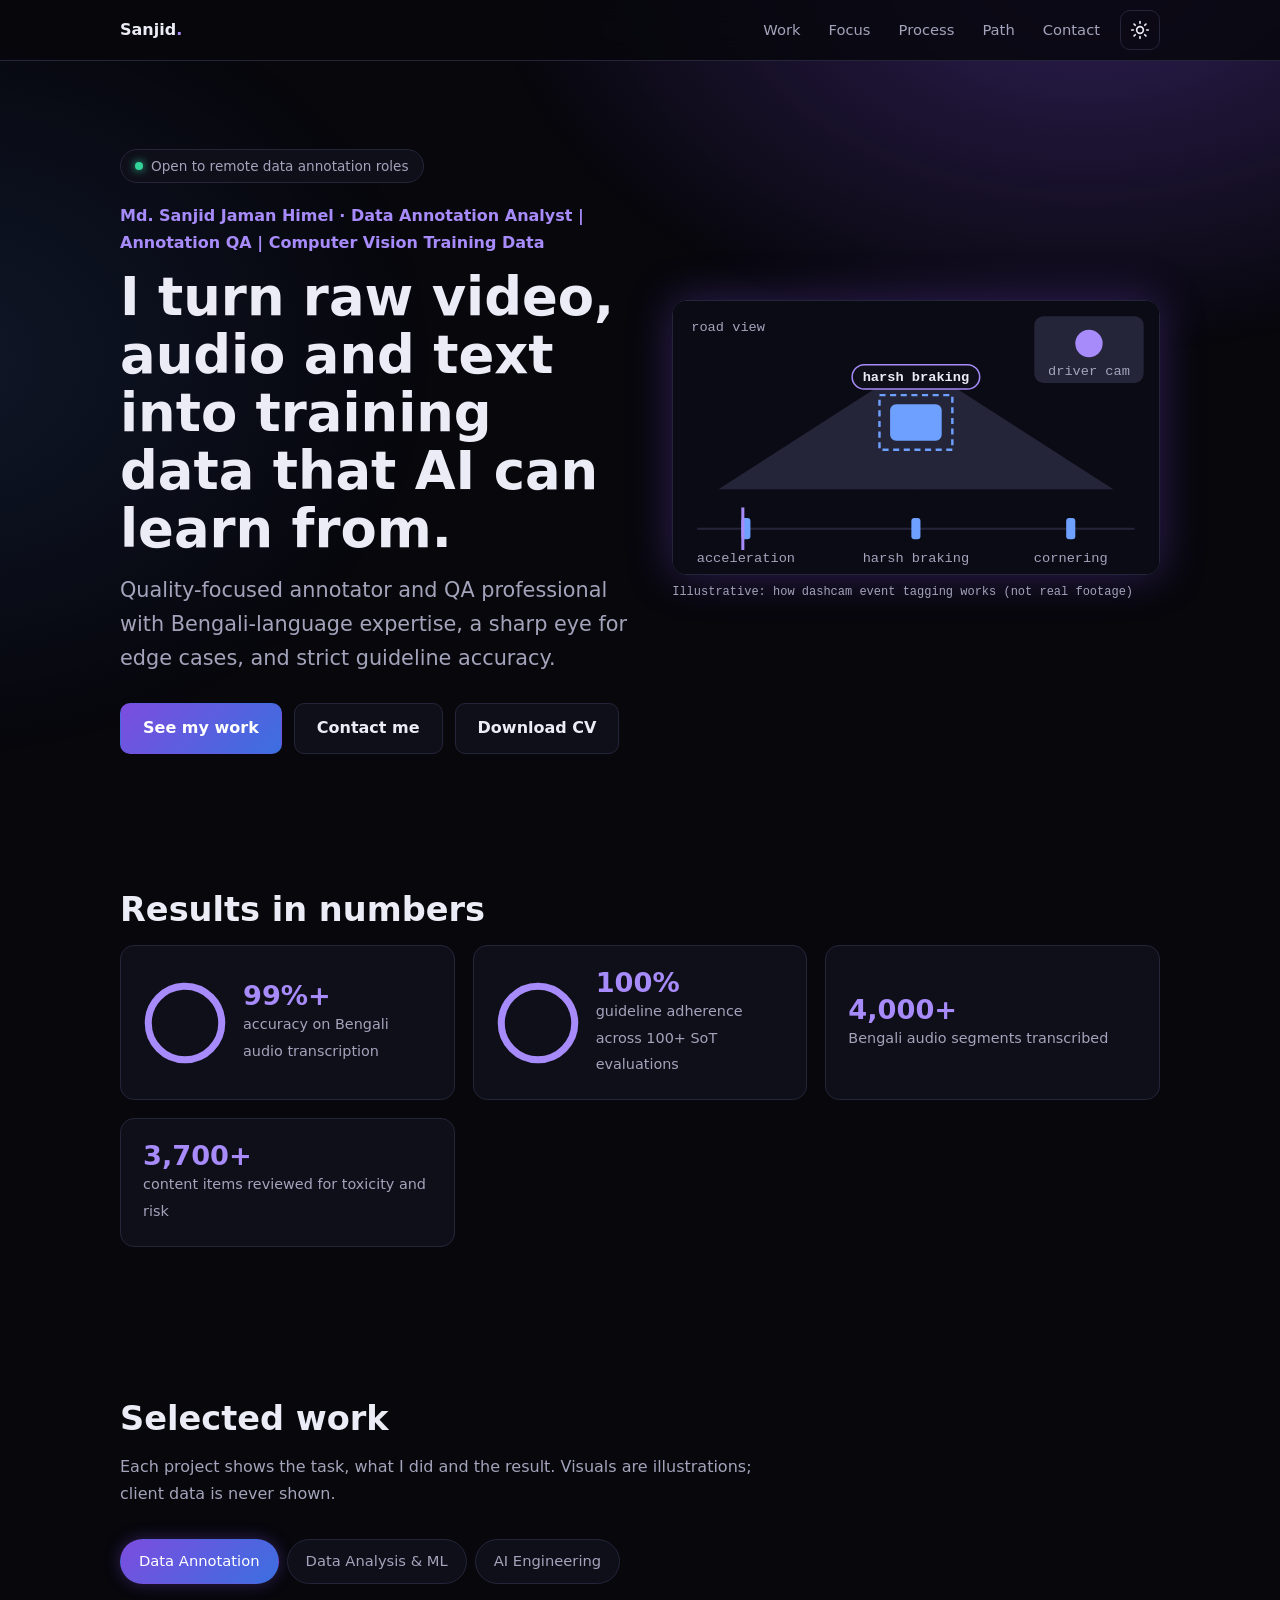
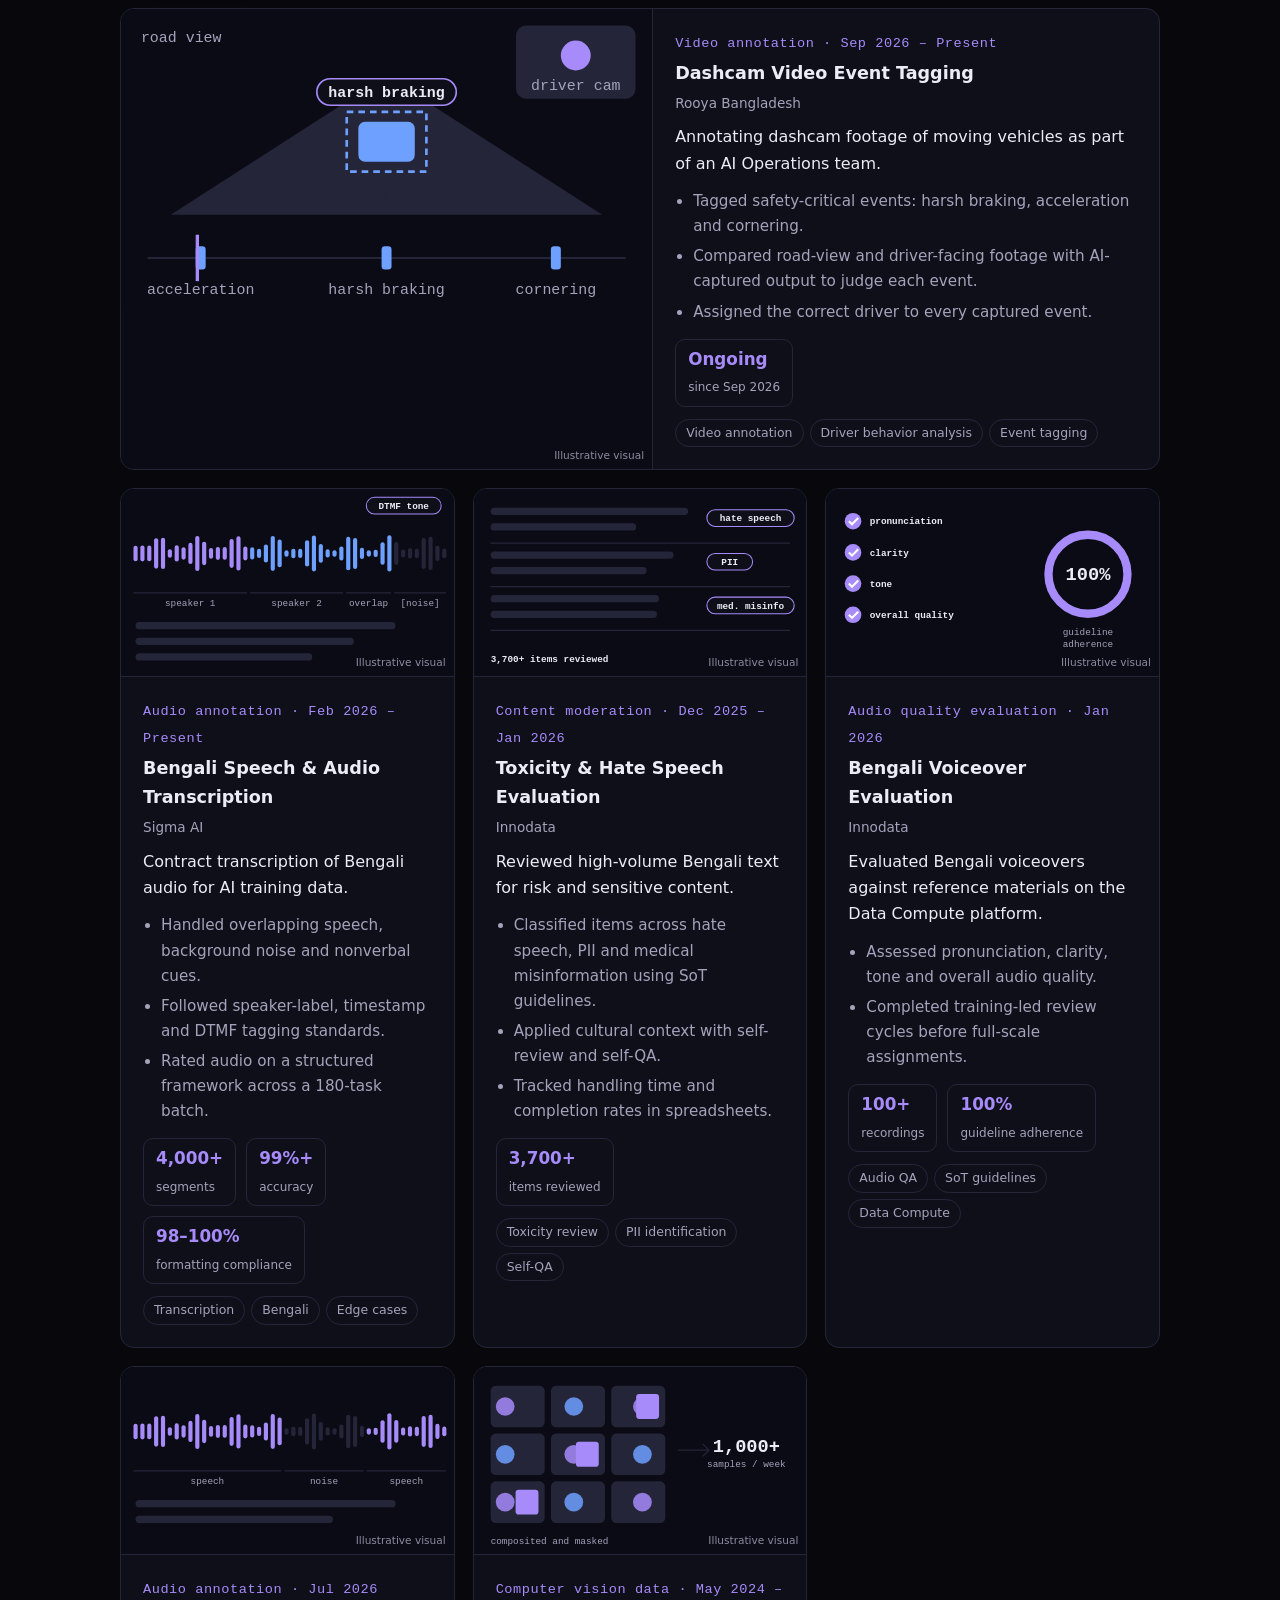
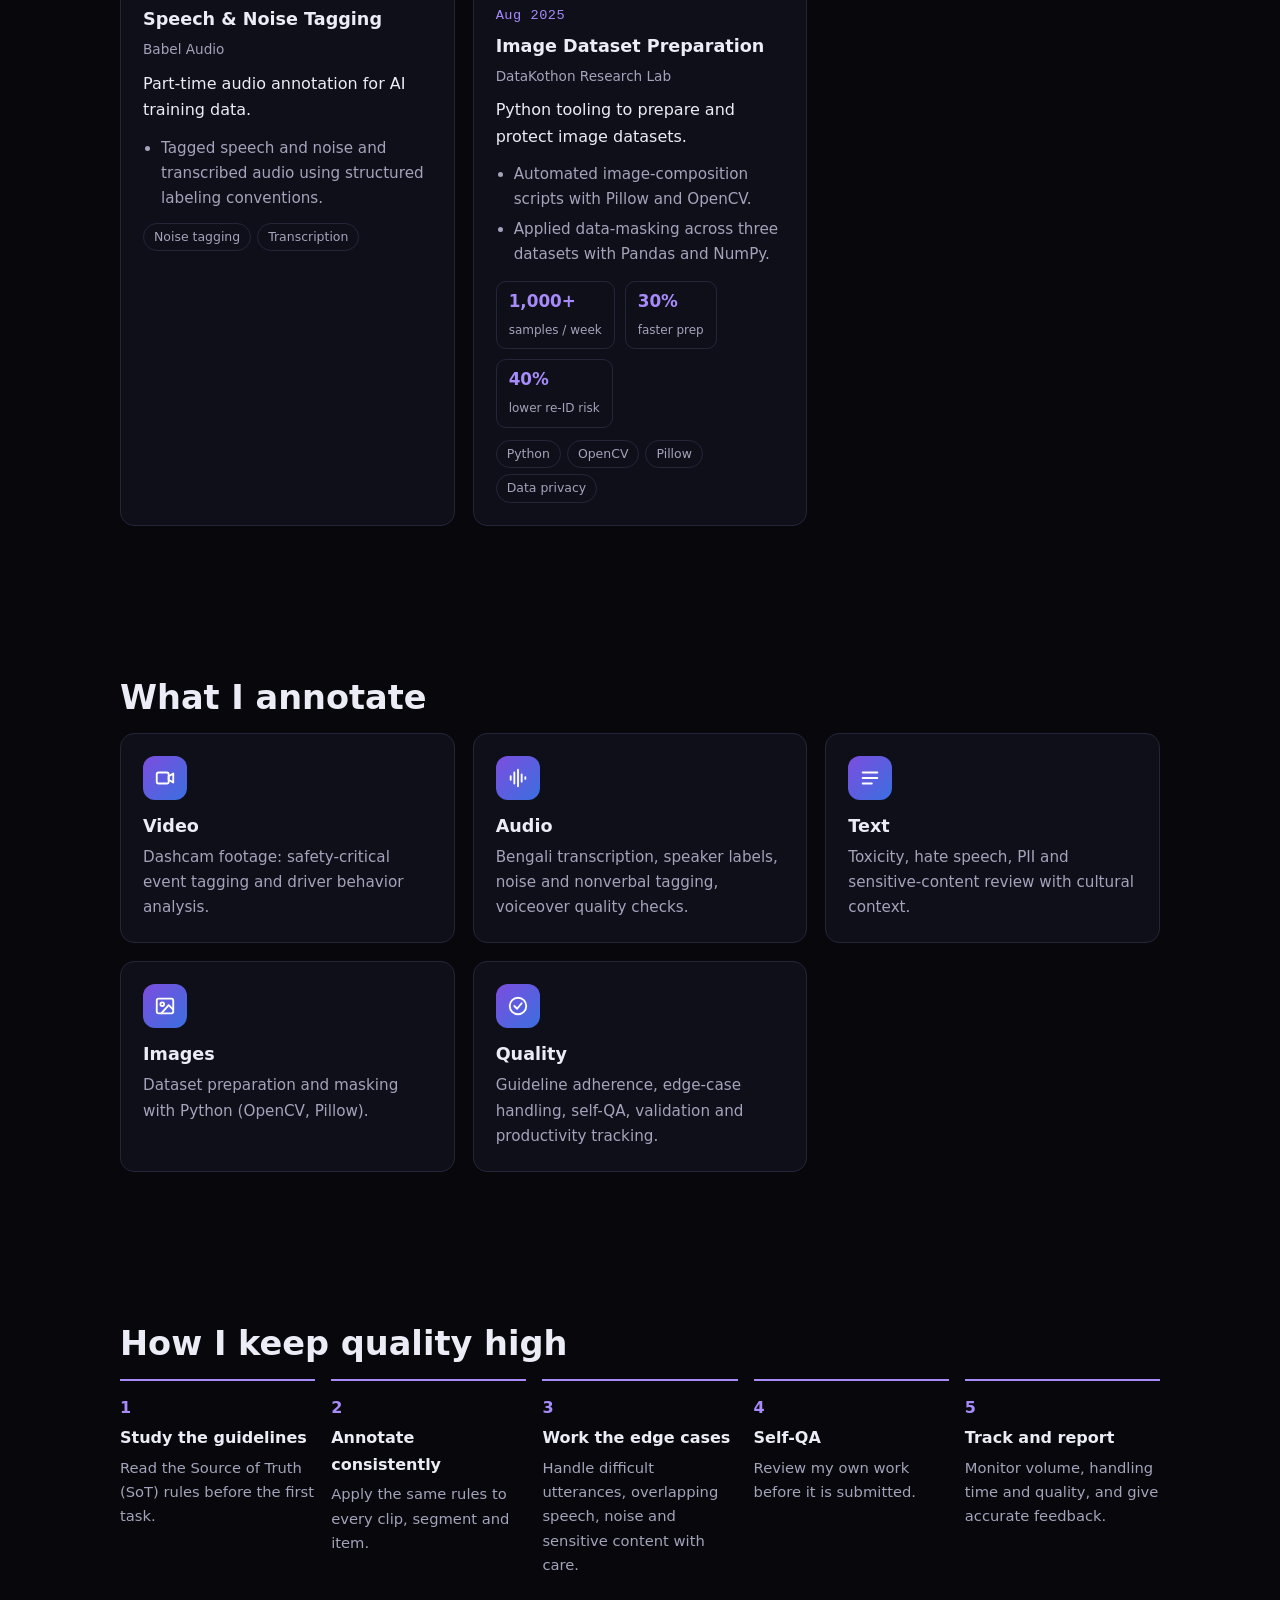
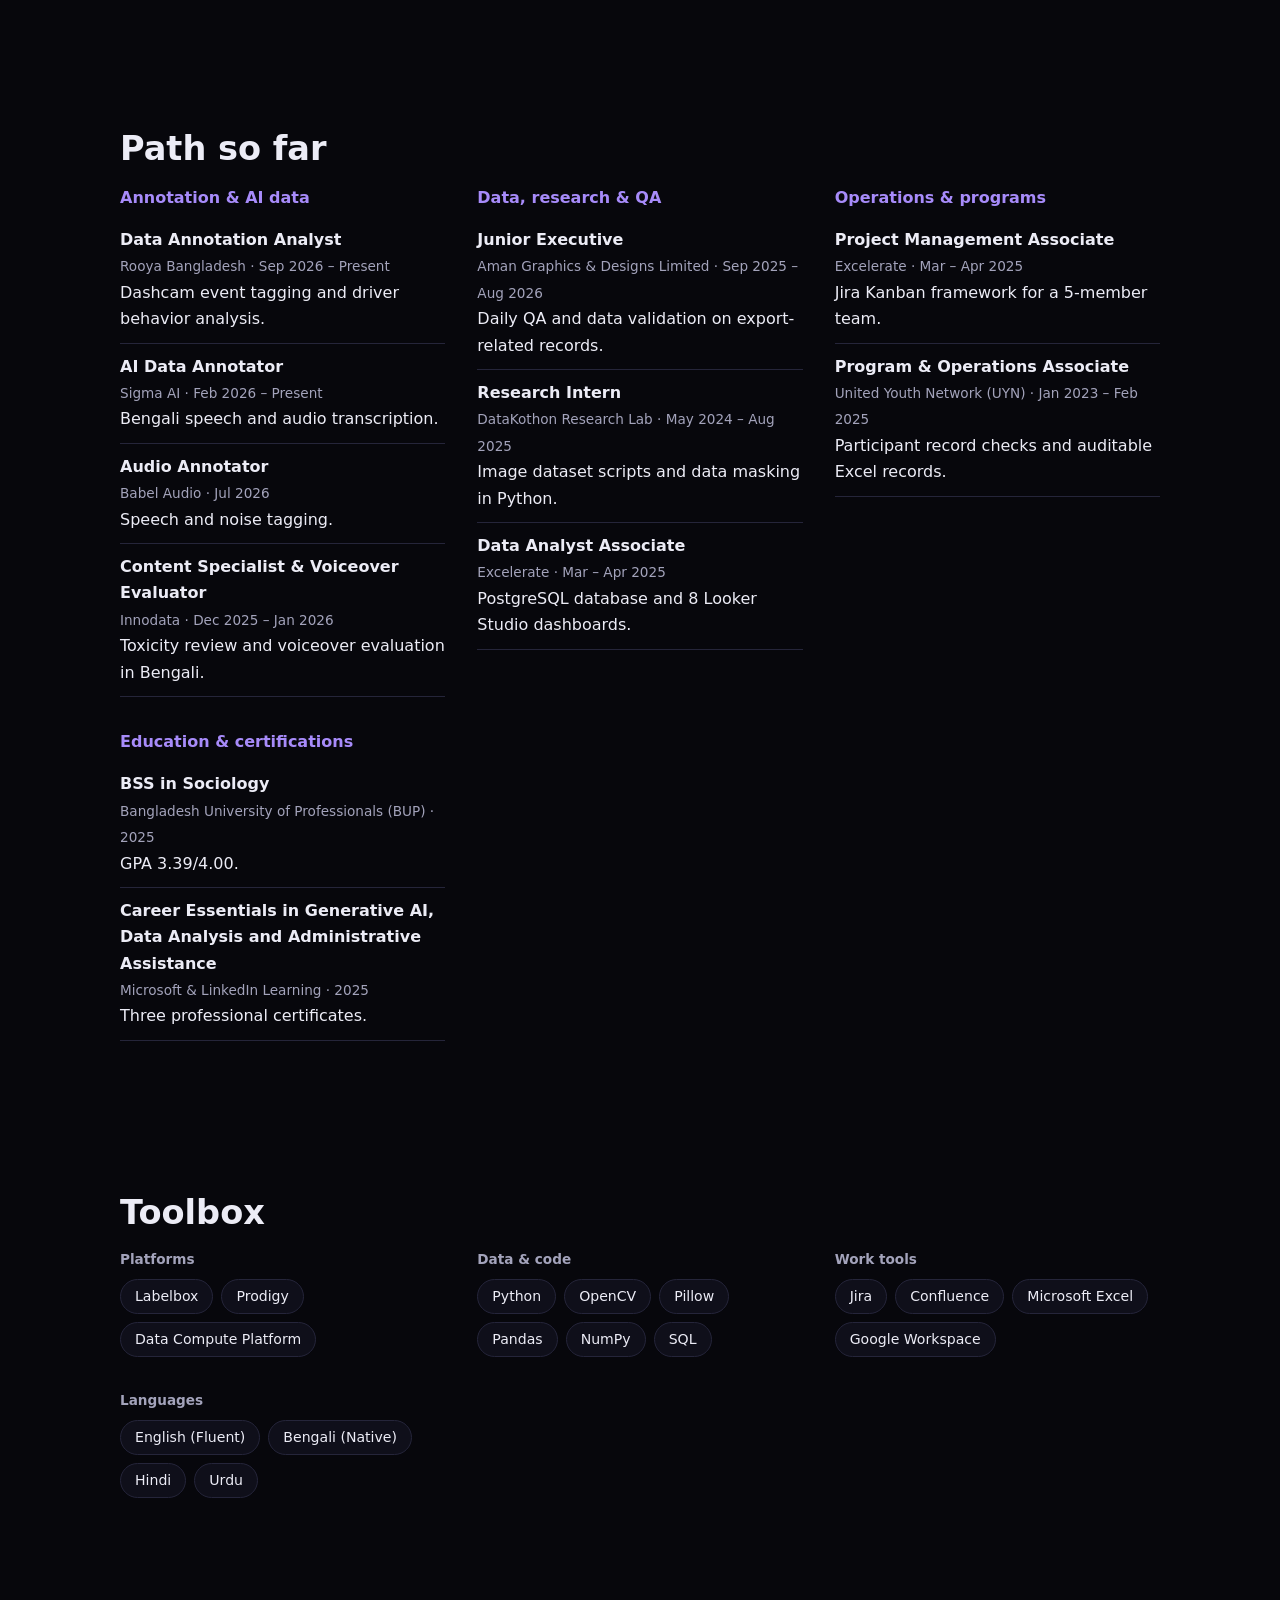
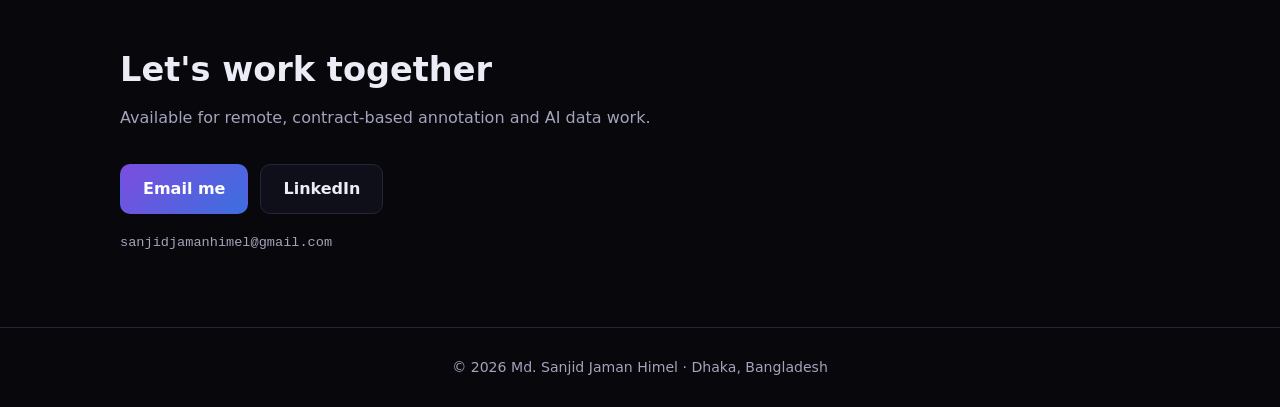
==== index.html @ b404f956 "Add files via upload" ====
<!DOCTYPE html>
<html lang="en" data-theme="dark">
<head>
<meta charset="utf-8">
<meta name="viewport" content="width=device-width, initial-scale=1">
<title>Md. Sanjid Jaman Himel | Data Annotation Analyst &amp; AI Training Data</title>
<meta name="description" content="Data Annotation Analyst and annotation QA professional: video, audio and text annotation for AI training data, with Bengali-language expertise. Open to remote contract work.">
<meta property="og:type" content="website">
<meta property="og:title" content="Md. Sanjid Jaman Himel | Data Annotation Analyst">
<meta property="og:description" content="Video, audio and text annotation, annotation QA and computer vision training data. Open to remote contract work.">
<meta name="theme-color" content="#07070c">
<link rel="icon" href="data:image/svg+xml,%3Csvg xmlns='http://www.w3.org/2000/svg' viewBox='0 0 32 32'%3E%3Crect width='32' height='32' rx='8' fill='%238b5cf6'/%3E%3Ctext x='16' y='23' font-size='19' text-anchor='middle' fill='white' font-family='sans-serif'%3ES%3C/text%3E%3C/svg%3E">
<link rel="stylesheet" href="css/style.css">
</head>
<body>
<a class="skip" href="#main">Skip to content</a>
<header class="nav" id="nav">
  <div class="wrap nav-in">
    <a class="logo" href="#hero" id="logo" aria-label="Back to top"></a>
    <nav id="menu" aria-label="Main"></nav>
    <button class="icon-btn" id="theme" type="button" aria-label="Switch to light mode">
      <svg viewBox="0 0 24 24" width="20" height="20" fill="none" stroke="currentColor" stroke-width="2" stroke-linecap="round" aria-hidden="true"><circle cx="12" cy="12" r="4"/><path d="M12 2v2M12 20v2M4.9 4.9l1.4 1.4M17.7 17.7l1.4 1.4M2 12h2M20 12h2M4.9 19.1l1.4-1.4M17.7 6.3l1.4-1.4"/></svg>
    </button>
    <button class="icon-btn menu-btn" id="burger" type="button" aria-label="Open menu" aria-expanded="false" aria-controls="menu">
      <svg viewBox="0 0 24 24" width="22" height="22" fill="none" stroke="currentColor" stroke-width="2" stroke-linecap="round" aria-hidden="true"><path d="M4 7h16M4 12h16M4 17h16"/></svg>
    </button>
  </div>
</header>
<main id="main">
  <section id="hero"></section>
  <section id="impact"></section>
  <section id="projects"></section>
  <section id="focus"></section>
  <section id="process"></section>
  <section id="path"></section>
  <section id="tools"></section>
  <section id="contact"></section>
  <noscript><p class="wrap">Please enable JavaScript to view this portfolio.</p></noscript>
</main>
<footer id="footer" class="foot"></footer>
<script src="js/content.js"></script>
<script src="js/main.js"></script>
</body>
</html>
---- css/style.css ----
:root{--bg:#07070c;--sf:#0f0f1a;--bd:#25253a;--tx:#ececf6;--mu:#a3a3bb;--a:#a78bfa;--a2:#6ea0ff;--btn:linear-gradient(135deg,#7c4ddf,#3b6fe0);--glow:rgba(124,77,223,.35);--r:14px}
:root[data-theme=light]{--bg:#f6f6fb;--sf:#fff;--bd:#dcdcea;--tx:#14141f;--mu:#555570;--a:#6d3fe0;--a2:#2557d6;--glow:rgba(109,63,224,.18)}
*{box-sizing:border-box;margin:0}
html{scroll-behavior:smooth;scroll-padding-top:72px}
body{font:16px/1.65 system-ui,-apple-system,"Segoe UI",Roboto,sans-serif;background:var(--bg);color:var(--tx);-webkit-font-smoothing:antialiased}
body::before{content:"";position:fixed;inset:0;z-index:-1;background:radial-gradient(600px 400px at 85% -5%,var(--glow),transparent),radial-gradient(500px 400px at -5% 40%,rgba(79,140,255,.12),transparent)}
a{color:var(--a);text-decoration:none}a:hover{text-decoration:underline}
:focus-visible{outline:2px solid var(--a2);outline-offset:3px;border-radius:6px}
.skip{position:absolute;left:-999px;top:8px;background:var(--sf);padding:8px 14px;border-radius:8px;z-index:99}.skip:focus{left:8px}
.wrap{max-width:1080px;margin:0 auto;padding:0 20px}
section{padding:72px 0}
section>.wrap>h2{font-size:clamp(1.6rem,4vw,2.1rem);margin-bottom:8px}
.sub{color:var(--mu);max-width:640px;margin-bottom:32px}
.mono{font-family:ui-monospace,SFMono-Regular,Menlo,Consolas,monospace}
.eyebrow{color:var(--a);font-size:.85rem;letter-spacing:.04em}
.nav{position:sticky;top:0;z-index:50;background:color-mix(in srgb,var(--bg) 82%,transparent);backdrop-filter:blur(12px);border-bottom:1px solid var(--bd)}
.nav-in{display:flex;align-items:center;gap:8px;height:60px}
.logo{font-weight:700;color:var(--tx);margin-right:auto}
.logo span{color:var(--a)}
nav{display:flex;gap:4px}
nav a{color:var(--mu);padding:8px 12px;border-radius:8px;font-size:.92rem}
nav a:hover{color:var(--tx);background:var(--sf);text-decoration:none}
.icon-btn{background:none;border:1px solid var(--bd);color:var(--tx);width:40px;height:40px;border-radius:10px;display:grid;place-items:center;cursor:pointer;transition:border-color .2s,box-shadow .2s}
.icon-btn:hover{border-color:var(--a);box-shadow:0 0 14px var(--glow)}
.menu-btn{display:none}
@media(max-width:820px){
 .menu-btn{display:grid}
 nav{display:none;position:absolute;top:60px;left:0;right:0;flex-direction:column;background:var(--bg);border-bottom:1px solid var(--bd);padding:10px 20px 16px}
 nav.open{display:flex}
}
#hero{padding:88px 0 56px}
#hero h1{font-size:clamp(2.2rem,7vw,4rem);line-height:1.1;margin:12px 0}
.role{font-size:clamp(1.05rem,2.5vw,1.3rem);color:var(--mu);max-width:720px}
.status{display:inline-flex;align-items:center;gap:8px;border:1px solid var(--bd);background:var(--sf);border-radius:99px;padding:5px 14px;font-size:.85rem;color:var(--mu)}
.status i{width:8px;height:8px;border-radius:50%;background:#34d399;box-shadow:0 0 8px #34d399}
.cta{display:flex;flex-wrap:wrap;gap:12px;margin:28px 0 40px}
.btn{display:inline-block;padding:11px 22px;border-radius:10px;font-weight:600;border:1px solid var(--bd);color:var(--tx);background:var(--sf);transition:box-shadow .25s,transform .25s}
.btn:hover{text-decoration:none;box-shadow:0 0 18px var(--glow);transform:translateY(-2px)}
.btn.pri{background:var(--btn);border-color:transparent;color:#fff}
.stats{display:grid;grid-template-columns:repeat(auto-fit,minmax(160px,1fr));gap:14px}
.stat{background:var(--sf);border:1px solid var(--bd);border-radius:var(--r);padding:16px}
.stat b{display:block;font-size:1.6rem;color:var(--a)}
.stat span{color:var(--mu);font-size:.88rem}
.grid{display:grid;grid-template-columns:repeat(auto-fit,minmax(290px,1fr));gap:18px}
.card{background:var(--sf);border:1px solid var(--bd);border-radius:var(--r);padding:22px;transition:border-color .25s,box-shadow .25s,transform .25s}
.card:hover{border-color:var(--a);box-shadow:0 0 22px var(--glow);transform:translateY(-3px)}
.card h3{font-size:1.1rem;margin:4px 0}
.meta{color:var(--mu);font-size:.85rem}
.card ul,.tl ul{padding-left:18px;margin:12px 0;color:var(--mu);font-size:.95rem}
.card li,.tl li{margin-bottom:5px}
.tags{display:flex;flex-wrap:wrap;gap:6px;margin-top:12px}
.tag{font-size:.78rem;padding:3px 10px;border-radius:99px;border:1px solid var(--bd);color:var(--mu)}
.tabs{display:flex;flex-wrap:wrap;gap:8px;margin-bottom:24px}
.tab{background:var(--sf);border:1px solid var(--bd);color:var(--mu);padding:9px 18px;border-radius:99px;cursor:pointer;font:inherit;font-size:.92rem;transition:all .2s}
.tab:hover{color:var(--tx)}
.tab[aria-selected=true]{background:var(--btn);color:#fff;border-color:transparent;box-shadow:0 0 16px var(--glow)}
.panel{animation:fade .4s ease}
.empty{border:1px dashed var(--bd);border-radius:var(--r);padding:32px;color:var(--mu);text-align:center}
@keyframes fade{from{opacity:0;transform:translateY(8px)}to{opacity:1;transform:none}}
.tl{border-left:2px solid var(--bd);padding-left:24px}
.tl-item{position:relative;margin-bottom:30px}
.tl-item::before{content:"";position:absolute;left:-31px;top:7px;width:12px;height:12px;border-radius:50%;background:var(--a);box-shadow:0 0 10px var(--glow)}
.tl-item h3{font-size:1.08rem}
.skill h3,.edu h3{font-size:1rem;margin-bottom:6px;color:var(--a)}
.skill p{color:var(--mu);font-size:.93rem}
.two{display:grid;grid-template-columns:repeat(auto-fit,minmax(300px,1fr));gap:32px}
.clist{list-style:none;padding:0}
.clist li{padding:10px 0;border-bottom:1px solid var(--bd)}
.about p{color:var(--mu);margin-bottom:14px;max-width:760px}
.foot{border-top:1px solid var(--bd);padding:28px 20px;text-align:center;color:var(--mu);font-size:.88rem}
.reveal{opacity:0;transform:translateY(18px);transition:opacity .6s,transform .6s}
.reveal.in{opacity:1;transform:none}
@media(prefers-reduced-motion:reduce){
 html{scroll-behavior:auto}
 *{animation:none!important;transition:none!important}
 .reveal{opacity:1;transform:none}
}
/* v2: portfolio layout + visuals */
:root{--vbg:#0b0b16}:root[data-theme=light]{--vbg:#ecebf7}
.hero-in{display:grid;gap:40px;align-items:center}
@media(min-width:900px){.hero-in{grid-template-columns:1.05fr 1fr}}
.who{font-weight:600;color:var(--a);margin-bottom:6px}
#hero h1{font-size:clamp(2rem,5.2vw,3.3rem)}
.cap{display:block;margin-top:8px;font-size:.75rem;color:var(--mu)}
.viz{background:var(--vbg);border-bottom:1px solid var(--bd);position:relative}
.viz svg{display:block;width:100%;height:auto}
.ill{position:absolute;right:8px;bottom:5px;font-size:.66rem;color:var(--mu);opacity:.85}
.hero-viz{border:1px solid var(--bd);border-radius:var(--r);overflow:hidden;box-shadow:0 0 44px var(--glow)}
.hero-viz .viz{border:0}
.pgrid{grid-template-columns:repeat(auto-fit,minmax(320px,1fr))}
.proj{padding:0;overflow:hidden;display:flex;flex-direction:column}
.proj .body{padding:20px 22px 22px}
.proj.feature{grid-column:1/-1}
@media(min-width:760px){.proj.feature{flex-direction:row}.proj.feature .viz{flex:1.15;border-bottom:0;border-right:1px solid var(--bd)}.proj.feature .body{flex:1}}
.mets{display:flex;flex-wrap:wrap;gap:10px;margin-top:14px}
.mets div{border:1px solid var(--bd);border-radius:10px;padding:6px 12px}
.mets b{display:block;color:var(--a);font-size:1.05rem}
.mets span{font-size:.75rem;color:var(--mu)}
.imp{display:flex;align-items:center;gap:16px}
.ring{width:84px;height:84px;flex:none}
.ring .t{fill:none;stroke:var(--bd);stroke-width:8}
.ring .f{fill:none;stroke:var(--a);stroke-width:8;stroke-linecap:round;stroke-dasharray:0 264;transition:stroke-dasharray 1.3s ease}
.in .ring .f{stroke-dasharray:var(--d) 264}
.ring text{fill:var(--tx);font:700 17px system-ui,sans-serif}
.imp b{display:block;font-size:1.7rem;color:var(--a);line-height:1.1}
.imp span{color:var(--mu);font-size:.9rem}
.ico{width:44px;height:44px;border-radius:12px;display:grid;place-items:center;background:var(--btn);color:#fff;margin-bottom:12px}
.focus p{color:var(--mu);font-size:.95rem}
.steps{display:grid;grid-template-columns:repeat(auto-fit,minmax(180px,1fr));gap:16px}
.step{border-top:2px solid var(--a);padding-top:14px}
.step i{font-style:normal;color:var(--a);font-weight:700}
.step h3{font-size:1rem;margin:4px 0}
.step p{color:var(--mu);font-size:.92rem}
.pg h3{font-size:1rem;color:var(--a);margin-bottom:6px}
.chips{display:flex;flex-wrap:wrap;gap:8px}
.chip{border:1px solid var(--bd);background:var(--sf);border-radius:99px;padding:5px 14px;font-size:.88rem}
.v-bg{fill:var(--vbg)}.v-ln{stroke:var(--bd);fill:none;stroke-width:1.2}.v-a{fill:var(--a)}.v-b{fill:var(--a2)}.v-m{fill:var(--bd)}
.v-box{fill:none;stroke:var(--a2);stroke-width:1.6;stroke-dasharray:4 3}
.v-t{fill:var(--mu);font:9px ui-monospace,Menlo,Consolas,monospace}
.v-tb{fill:var(--tx);font:600 9px ui-monospace,Menlo,Consolas,monospace}
.v-chip{fill:var(--sf);stroke:var(--a);stroke-width:1}
.sweep{animation:sweep 9s ease-in-out infinite alternate}
@keyframes sweep{from{transform:translateX(0)}to{transform:translateX(190px)}}
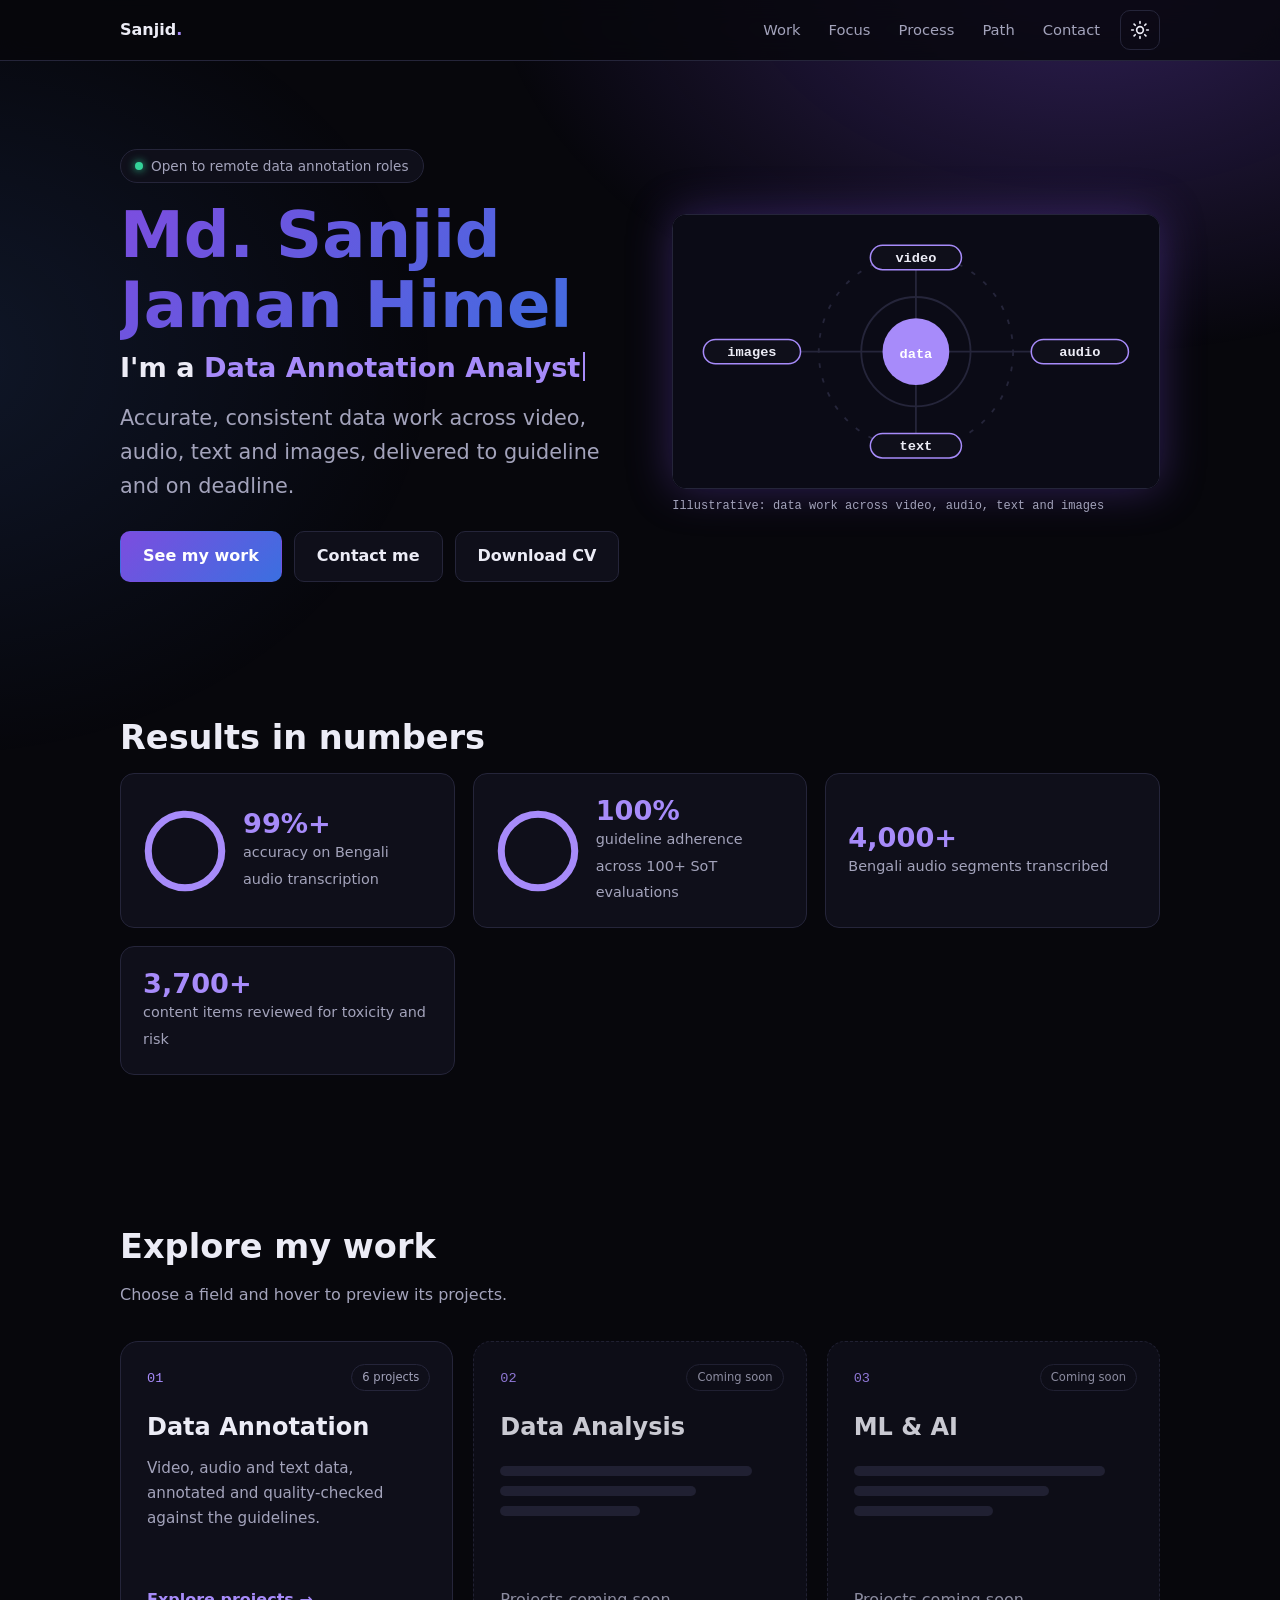
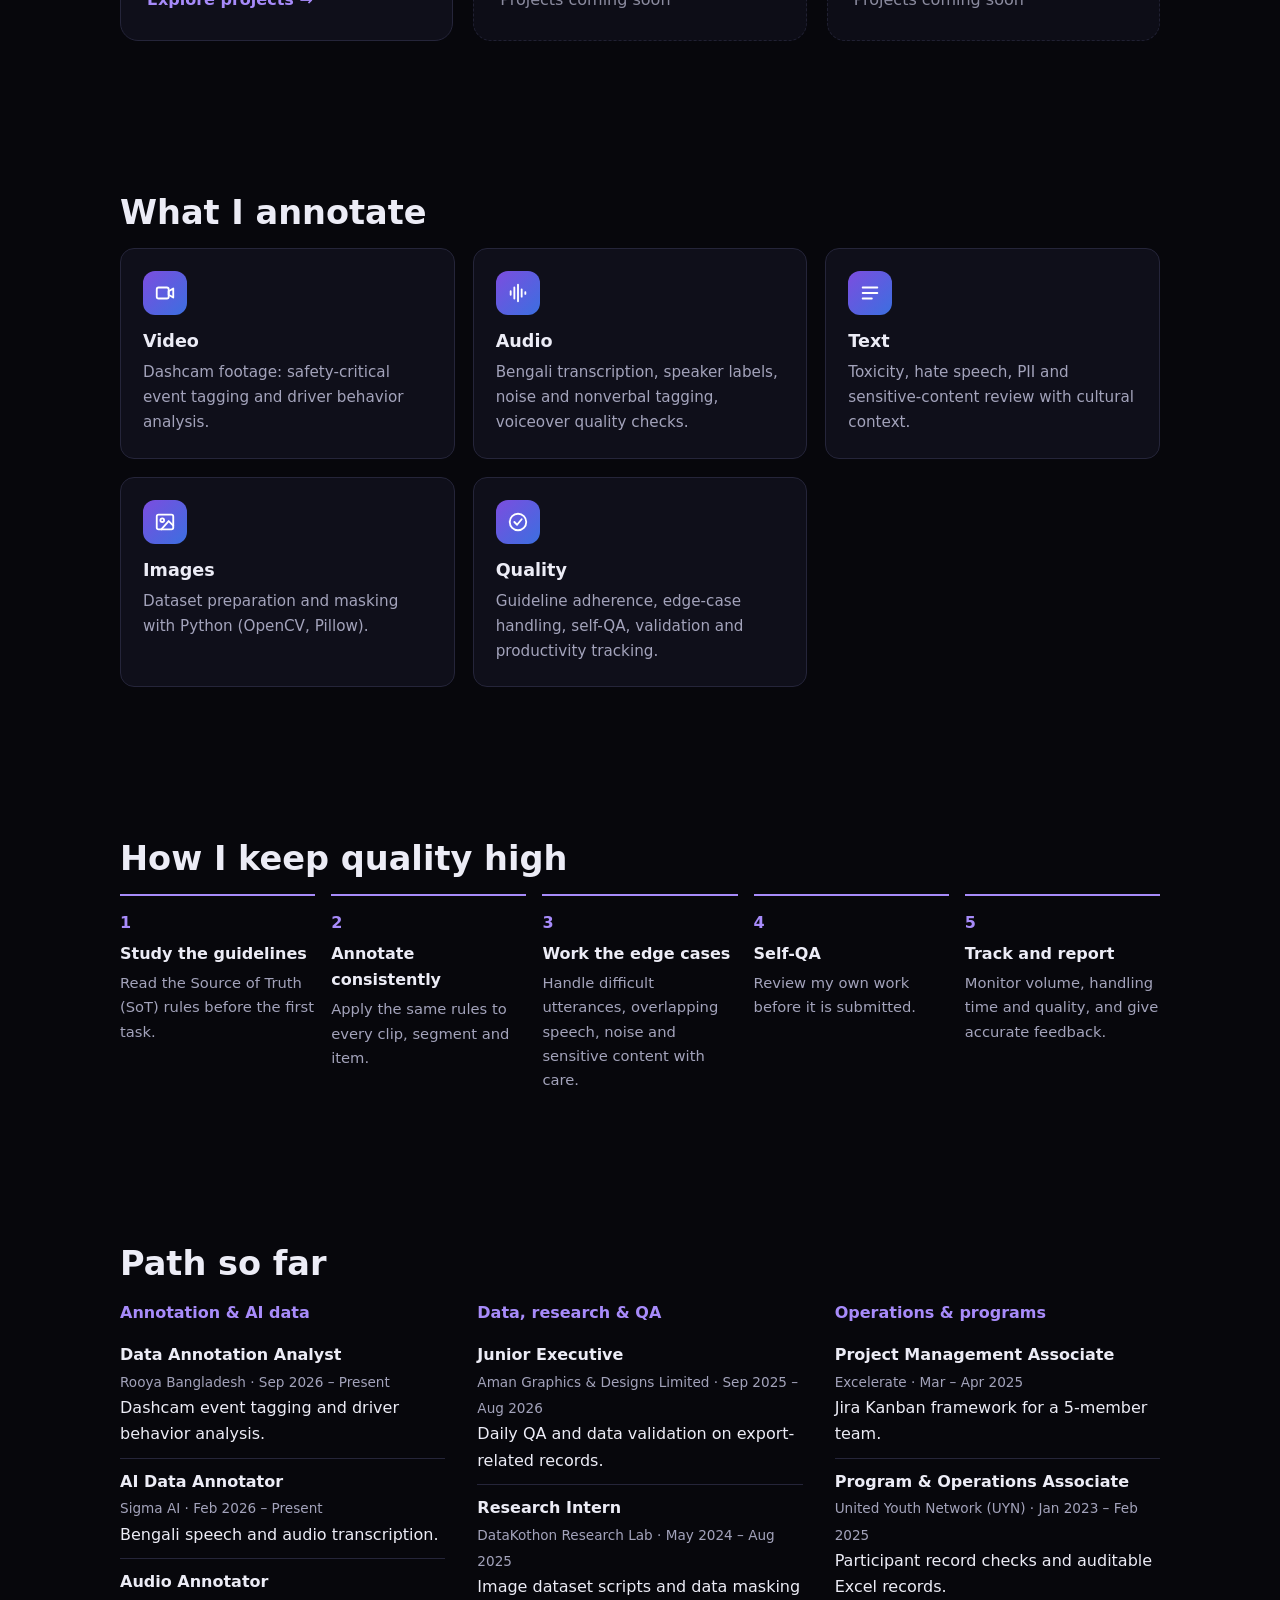
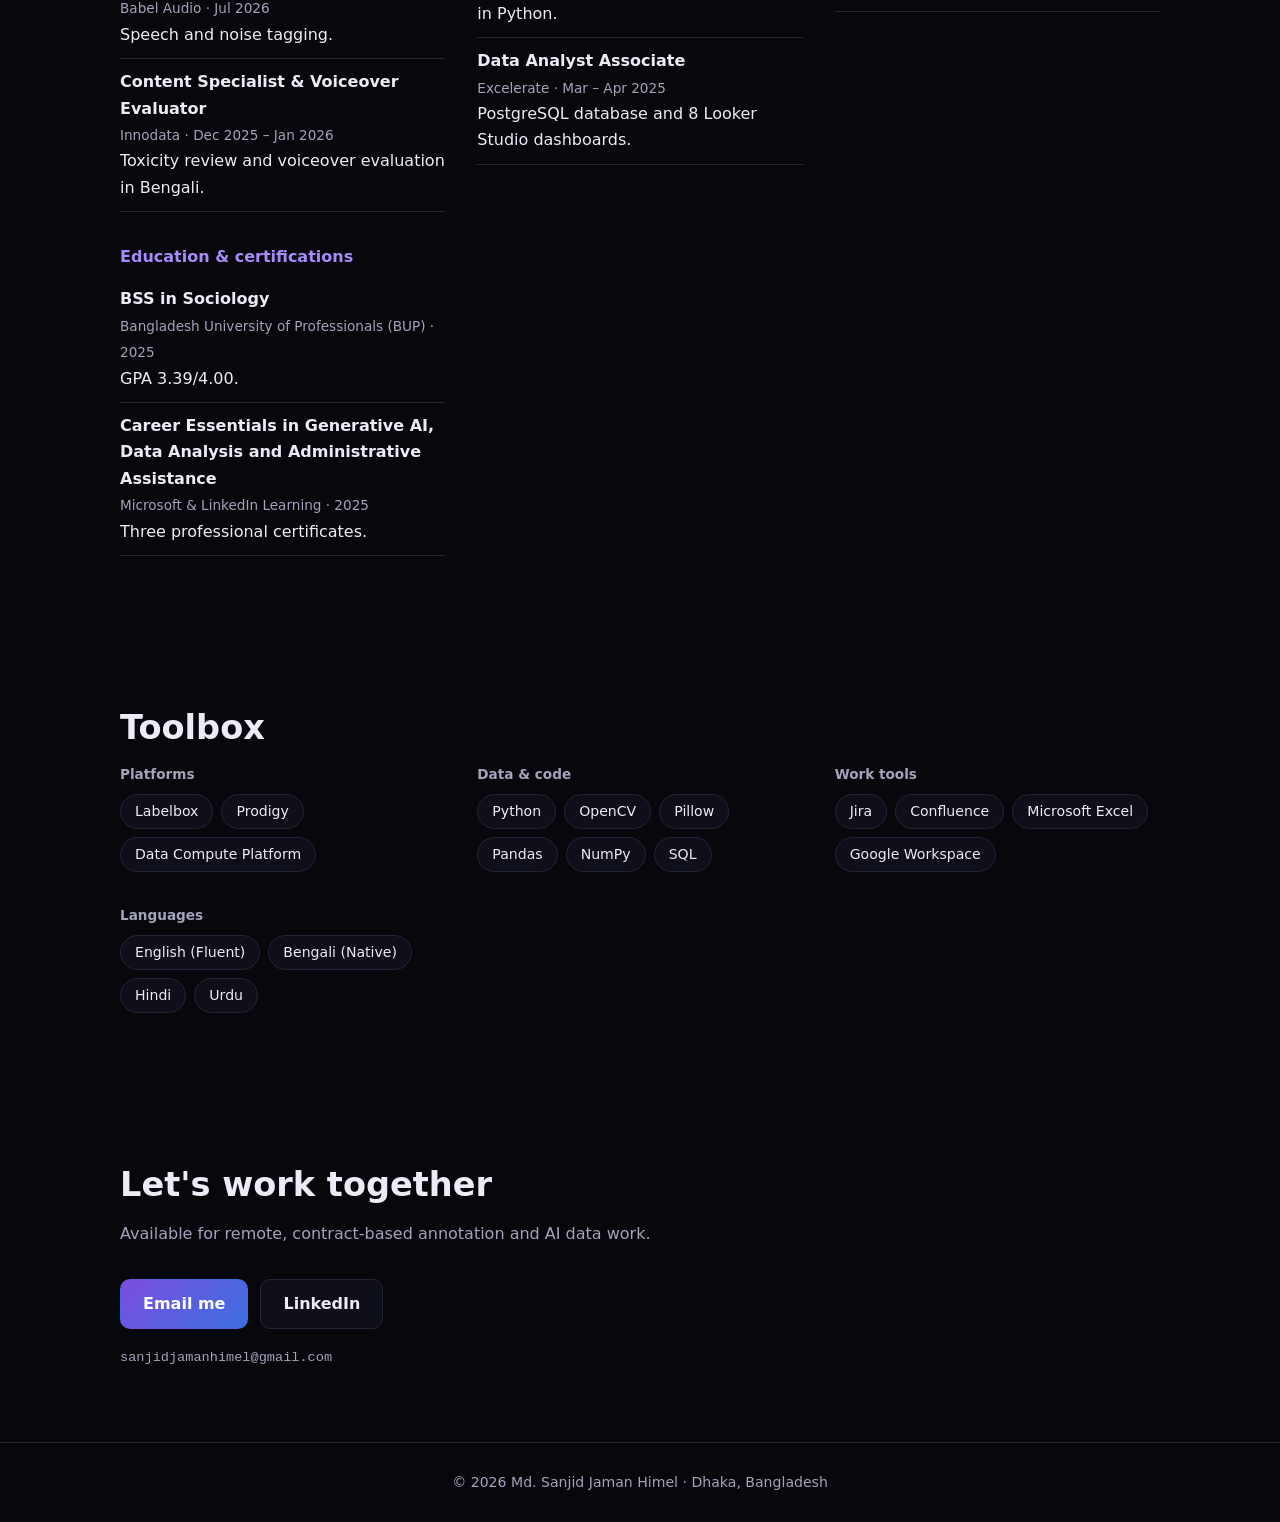
==== commit 4bbc79e4: "Add files via upload" ====
--- a/index.html
+++ b/index.html
@@ -12,7 +12,7 @@
 <link rel="icon" href="data:image/svg+xml,%3Csvg xmlns='http://www.w3.org/2000/svg' viewBox='0 0 32 32'%3E%3Crect width='32' height='32' rx='8' fill='%238b5cf6'/%3E%3Ctext x='16' y='23' font-size='19' text-anchor='middle' fill='white' font-family='sans-serif'%3ES%3C/text%3E%3C/svg%3E">
 <link rel="stylesheet" href="css/style.css">
 </head>
-<body>
+<body data-page="home">
 <a class="skip" href="#main">Skip to content</a>
 <header class="nav" id="nav">
   <div class="wrap nav-in">
@@ -29,7 +29,7 @@
 <main id="main">
   <section id="hero"></section>
   <section id="impact"></section>
-  <section id="projects"></section>
+  <section id="work"></section>
   <section id="focus"></section>
   <section id="process"></section>
   <section id="path"></section>
--- a/css/style.css
+++ b/css/style.css
@@ -121,3 +121,62 @@
 .v-chip{fill:var(--sf);stroke:var(--a);stroke-width:1}
 .sweep{animation:sweep 9s ease-in-out infinite alternate}
 @keyframes sweep{from{transform:translateX(0)}to{transform:translateX(190px)}}
+/* v3: dynamic hero, field cards, work page */
+.sr{position:absolute;width:1px;height:1px;overflow:hidden;clip:rect(0 0 0 0)}
+#hero h1.name{font-size:clamp(2.3rem,6.4vw,4rem);line-height:1.08;margin:18px 0 6px;background:var(--btn);-webkit-background-clip:text;background-clip:text;color:transparent}
+.rolebar{font-size:clamp(1.2rem,3vw,1.7rem);font-weight:600;min-height:1.6em;margin-bottom:10px}
+.rolebar #rot{color:var(--a)}
+.caret{display:inline-block;width:2px;height:1.05em;background:var(--a);margin-left:3px;vertical-align:-.15em;animation:blink 1s steps(1) infinite}
+@keyframes blink{50%{opacity:0}}
+.pulse{animation:pulse 3.2s ease-in-out infinite}
+@keyframes pulse{0%,100%{opacity:.55}50%{opacity:1}}
+.spin{transform-origin:160px 90px;animation:spin 50s linear infinite}
+@keyframes spin{to{transform:rotate(360deg)}}
+.fields{display:grid;grid-template-columns:repeat(auto-fit,minmax(280px,1fr));gap:20px}
+.field{position:relative;overflow:hidden;display:flex;flex-direction:column;gap:8px;min-height:300px;padding:26px;border:1px solid var(--bd);border-radius:18px;background:var(--sf);color:var(--tx);transition:transform .35s,border-color .35s,box-shadow .35s}
+.field:hover{text-decoration:none}
+.field::before{content:"";position:absolute;inset:0;background:radial-gradient(260px circle at var(--mx,50%) var(--my,0),var(--glow),transparent 70%);opacity:0;transition:opacity .35s;pointer-events:none}
+.field>*{position:relative}
+a.field:hover,a.field:focus-visible{transform:translateY(-6px);border-color:var(--a);box-shadow:0 14px 40px var(--glow)}
+a.field:hover::before,a.field:focus-visible::before{opacity:1}
+.fn{color:var(--a);font-size:.85rem}
+.badge{position:absolute;top:22px;right:22px;font-size:.72rem;border:1px solid var(--bd);border-radius:99px;padding:3px 10px;color:var(--mu)}
+.field h3{font-size:1.5rem;margin-top:10px}
+.field p{color:var(--mu);font-size:.95rem}
+.fl{list-style:none;padding:0;display:flex;flex-wrap:wrap;gap:6px;max-height:0;opacity:0;overflow:hidden;transition:max-height .5s,opacity .4s}
+.fl li{font-size:.78rem;border:1px solid var(--bd);border-radius:99px;padding:3px 10px;color:var(--mu)}
+a.field:hover .fl,a.field:focus-visible .fl{max-height:220px;opacity:1}
+@media(hover:none){.fl{max-height:none;opacity:1}}
+.go{margin-top:auto;font-weight:600;color:var(--a)}
+.go i{display:inline-block;font-style:normal;transition:transform .3s}
+a.field:hover .go i{transform:translateX(6px)}
+.field.soon{border-style:dashed;opacity:.85}
+.go.off{color:var(--mu);font-weight:500}
+.sk{display:grid;gap:10px;margin-top:10px}
+.sk b{height:10px;border-radius:6px;background:var(--bd);width:90%}
+.sk b:nth-child(2){width:70%}.sk b:nth-child(3){width:50%}
+a.tab{display:inline-block}a.tab:hover{text-decoration:none}
+.workpage{padding:36px 0 80px}
+.back{display:inline-block;margin-bottom:22px;color:var(--mu);font-size:.92rem}
+.fhead{margin:8px 0 34px}
+.ftitle{font-size:clamp(2rem,6vw,3.4rem);line-height:1.1;margin:6px 0 10px;background:var(--btn);-webkit-background-clip:text;background-clip:text;color:transparent}
+.wk{display:grid;gap:24px}
+@media(min-width:900px){.wk{grid-template-columns:300px 1fr;align-items:start}.plist{position:sticky;top:84px;flex-direction:column;overflow:visible}}
+.plist{display:flex;gap:10px;overflow-x:auto;padding-bottom:6px}
+.pi{display:flex;gap:12px;align-items:center;flex:none;min-width:230px;padding:12px 14px;border:1px solid var(--bd);border-radius:12px;background:var(--sf);color:var(--tx);transition:border-color .25s,box-shadow .25s,transform .25s}
+.pi:hover{text-decoration:none;border-color:var(--a);box-shadow:0 0 18px var(--glow);transform:translateX(3px)}
+.pi.on{border-color:transparent;background:var(--btn);color:#fff}
+.pi i{font-style:normal;font-size:.8rem;opacity:.8}
+.pi b{display:block;font-size:.95rem;line-height:1.3}
+.pi small{opacity:.8;font-size:.78rem}
+.pi.ghost{pointer-events:none;border-style:dashed;opacity:.7}
+.pi.ghost .sk{width:100%;margin:0}
+.pd{background:var(--sf);border:1px solid var(--bd);border-radius:20px;overflow:hidden;box-shadow:0 0 50px var(--glow);animation:fade .5s ease}
+.pd .viz svg{max-height:380px}
+.pbody{padding:26px 28px 28px}
+.pbody h2{font-size:clamp(1.5rem,3.5vw,2.1rem);margin:6px 0 2px}
+.sh{font-size:.85rem;letter-spacing:.06em;color:var(--a);margin:22px 0 4px}
+.pd .mets b{font-size:1.5rem}
+.pnav{display:flex;justify-content:space-between;gap:12px;margin-top:28px;padding-top:18px;border-top:1px solid var(--bd);flex-wrap:wrap}
+.soonpane{padding:48px 28px;text-align:center;color:var(--mu);border-style:dashed;box-shadow:none}
+.soonpane h2{color:var(--tx);margin-bottom:6px}
